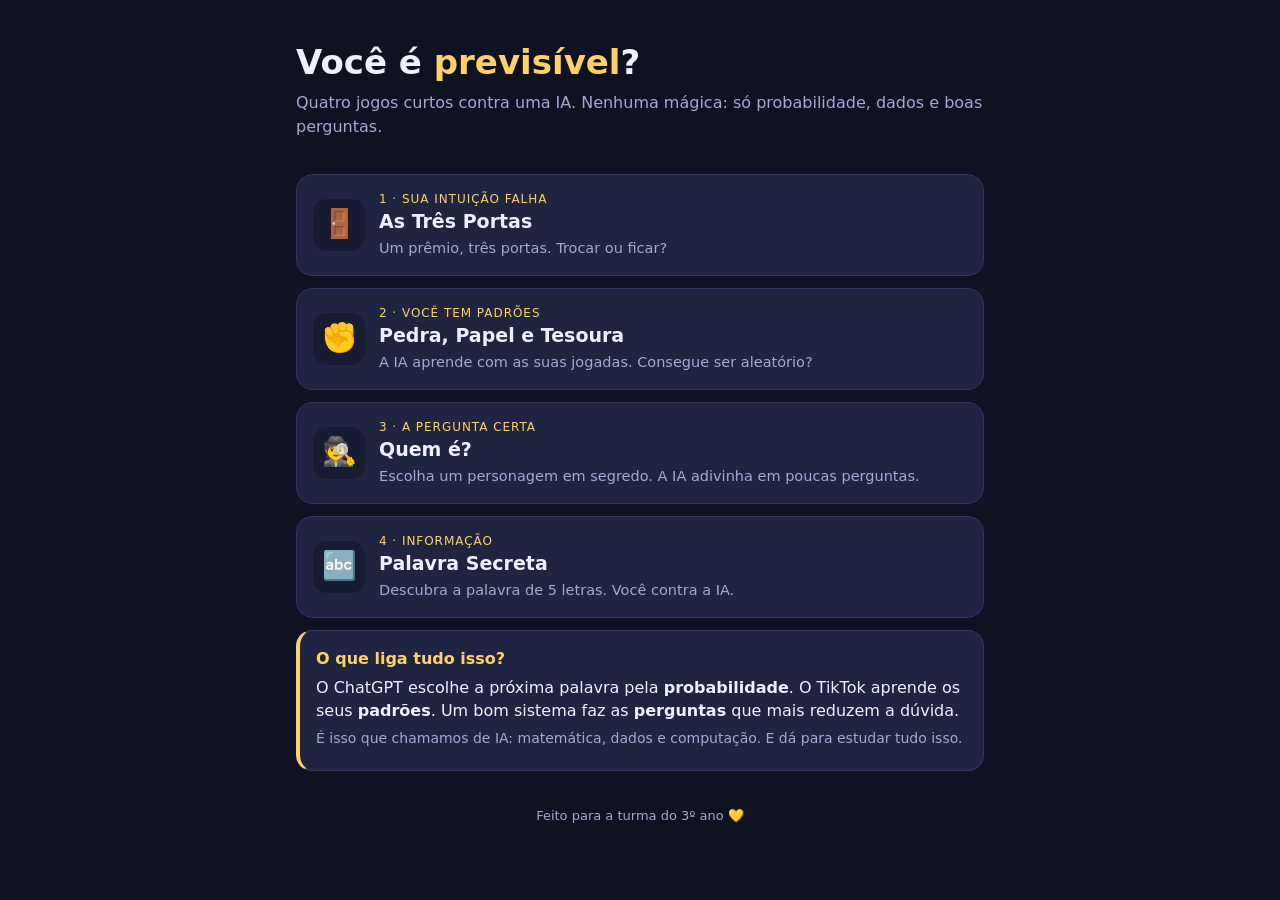
==== index.html @ fa695d05 "Site "Você é previsível?" com 4 jogos sobre IA e dados As Três Portas (Monty Hall), Pedra/Papel/Teso" ====
<!doctype html>
<html lang="pt-BR">
<head>
<meta charset="utf-8">
<meta name="viewport" content="width=device-width, initial-scale=1">
<title>Você é previsível?</title>
<link rel="stylesheet" href="style.css">
<style>
  .hero { padding: 28px 0 8px; }
  .hero h1 { font-size: 34px; line-height: 1.1; margin: 0 0 10px; }
  .hero h1 em { color: var(--accent); font-style: normal; }
  a.game { display: flex; gap: 14px; align-items: center; text-decoration: none; color: var(--text); }
  a.game:active { transform: scale(.98); }
  .num { flex: 0 0 52px; height: 52px; border-radius: 14px; display: grid; place-items: center; font-size: 28px; background: var(--bg2); }
  a.game h2 { margin: 0; font-size: 19px; }
  a.game p { margin: 2px 0 0; color: var(--muted); font-size: 14.5px; }
  .step { font-size: 12px; letter-spacing: .08em; text-transform: uppercase; color: var(--accent); }
  footer { color: var(--muted); font-size: 13px; padding: 24px 0; text-align: center; }
</style>
</head>
<body>
<div class="wrap">
  <section class="hero">
    <h1>Você é <em>previsível</em>?</h1>
    <p class="lead">Quatro jogos curtos contra uma IA. Nenhuma mágica: só probabilidade, dados e boas perguntas.</p>
  </section>

  <a class="card game" href="monty.html">
    <div class="num">🚪</div>
    <div><div class="step">1 · Sua intuição falha</div><h2>As Três Portas</h2><p>Um prêmio, três portas. Trocar ou ficar?</p></div>
  </a>
  <a class="card game" href="ppt.html">
    <div class="num">✊</div>
    <div><div class="step">2 · Você tem padrões</div><h2>Pedra, Papel e Tesoura</h2><p>A IA aprende com as suas jogadas. Consegue ser aleatório?</p></div>
  </a>
  <a class="card game" href="quem.html">
    <div class="num">🕵️</div>
    <div><div class="step">3 · A pergunta certa</div><h2>Quem é?</h2><p>Escolha um personagem em segredo. A IA adivinha em poucas perguntas.</p></div>
  </a>
  <a class="card game" href="termo.html">
    <div class="num">🔤</div>
    <div><div class="step">4 · Informação</div><h2>Palavra Secreta</h2><p>Descubra a palavra de 5 letras. Você contra a IA.</p></div>
  </a>

  <div class="card why">
    <h3>O que liga tudo isso?</h3>
    <p>O ChatGPT escolhe a próxima palavra pela <b>probabilidade</b>. O TikTok aprende os seus <b>padrões</b>. Um bom sistema faz as <b>perguntas</b> que mais reduzem a dúvida.</p>
    <p class="muted small">É isso que chamamos de IA: matemática, dados e computação. E dá para estudar tudo isso.</p>
  </div>
  <footer>Feito para a turma do 3º ano 💛</footer>
</div>
</body>
</html>
---- style.css ----
:root {
  --bg: #0f1222;
  --bg2: #181c33;
  --card: #1f2441;
  --line: #2f3660;
  --text: #eef0ff;
  --muted: #a3a9d1;
  --accent: #ffd166;
  --good: #06d6a0;
  --bad: #ef476f;
  --mid: #f4a259;
  --blue: #4cc9f0;
  --radius: 16px;
}
* { box-sizing: border-box; }
html, body { margin: 0; }
body {
  background: var(--bg);
  color: var(--text);
  font-family: system-ui, -apple-system, "Segoe UI", Roboto, sans-serif;
  line-height: 1.45;
  -webkit-tap-highlight-color: transparent;
}
a { color: var(--blue); }
.wrap { max-width: 720px; margin: 0 auto; padding: 16px; }
header.top {
  display: flex; align-items: center; gap: 12px;
  padding: 12px 16px; border-bottom: 1px solid var(--line);
  position: sticky; top: 0; background: rgba(15,18,34,.92); backdrop-filter: blur(6px); z-index: 5;
}
header.top a.back { text-decoration: none; color: var(--muted); font-size: 15px; }
header.top h1 { font-size: 18px; margin: 0; }
h2 { font-size: 22px; margin: 8px 0 4px; }
p.lead { color: var(--muted); margin: 4px 0 16px; }
.card {
  background: var(--card); border: 1px solid var(--line);
  border-radius: var(--radius); padding: 16px; margin: 12px 0;
}
.btn {
  appearance: none; border: 0; border-radius: 12px; cursor: pointer;
  background: var(--accent); color: #1b1b1b; font-weight: 700;
  font-size: 17px; padding: 14px 18px; min-height: 48px;
  transition: transform .08s ease, filter .15s;
}
.btn:active { transform: scale(.97); }
.btn.ghost { background: transparent; color: var(--text); border: 1px solid var(--line); }
.btn.blue { background: var(--blue); }
.btn.good { background: var(--good); }
.btn.bad { background: var(--bad); color: #fff; }
.btn:disabled { opacity: .4; cursor: default; }
.row { display: flex; gap: 10px; flex-wrap: wrap; }
.row > .btn { flex: 1 1 0; }
.muted { color: var(--muted); }
.small { font-size: 14px; }
.big { font-size: 28px; font-weight: 800; }
.center { text-align: center; }
.why { border-left: 4px solid var(--accent); }
.why h3 { margin: 0 0 6px; font-size: 16px; color: var(--accent); }
.why p { margin: 6px 0; }
.bar { height: 14px; background: var(--bg2); border-radius: 8px; overflow: hidden; }
.bar > span { display: block; height: 100%; width: 0; transition: width .4s ease; border-radius: 8px; }
.stat { display: grid; grid-template-columns: 90px 1fr 56px; gap: 10px; align-items: center; margin: 8px 0; font-size: 15px; }
.stat b { text-align: right; }
.hidden { display: none !important; }
.pill { display: inline-block; padding: 3px 10px; border-radius: 99px; background: var(--bg2); border: 1px solid var(--line); font-size: 13px; color: var(--muted); }
@keyframes pop { 0% { transform: scale(.6); opacity: 0 } 100% { transform: scale(1); opacity: 1 } }
.pop { animation: pop .25s ease-out; }
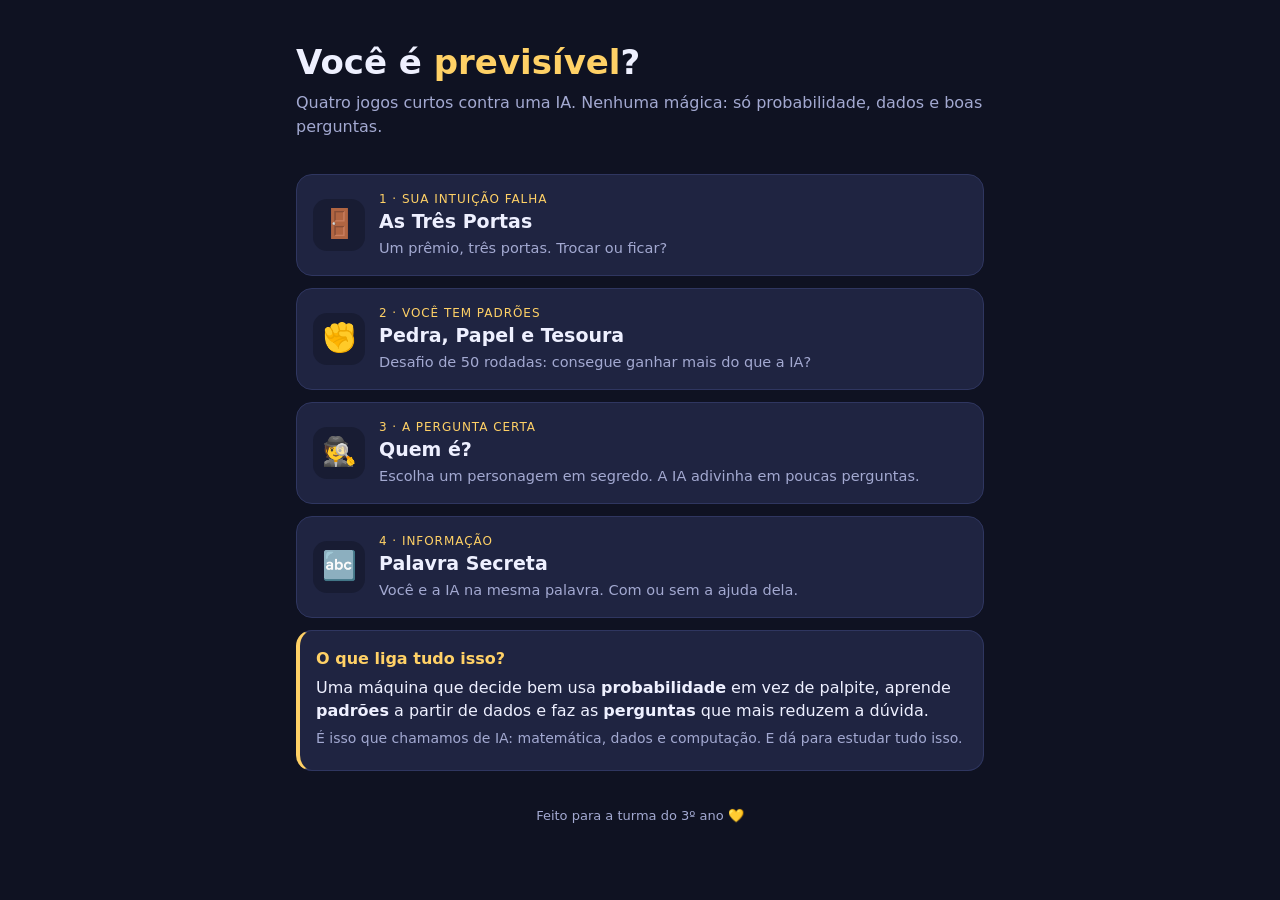
==== commit 15d17bc7: "Termo com a IA jogando do lado e desafio de 50 rodadas no PPT - Palavra Secreta: você e a IA na mesm" ====
--- a/index.html
+++ b/index.html
@@ -31,7 +31,7 @@
   </a>
   <a class="card game" href="ppt.html">
     <div class="num">✊</div>
-    <div><div class="step">2 · Você tem padrões</div><h2>Pedra, Papel e Tesoura</h2><p>A IA aprende com as suas jogadas. Consegue ser aleatório?</p></div>
+    <div><div class="step">2 · Você tem padrões</div><h2>Pedra, Papel e Tesoura</h2><p>Desafio de 50 rodadas: consegue ganhar mais do que a IA?</p></div>
   </a>
   <a class="card game" href="quem.html">
     <div class="num">🕵️</div>
@@ -39,12 +39,12 @@
   </a>
   <a class="card game" href="termo.html">
     <div class="num">🔤</div>
-    <div><div class="step">4 · Informação</div><h2>Palavra Secreta</h2><p>Descubra a palavra de 5 letras. Você contra a IA.</p></div>
+    <div><div class="step">4 · Informação</div><h2>Palavra Secreta</h2><p>Você e a IA na mesma palavra. Com ou sem a ajuda dela.</p></div>
   </a>
 
   <div class="card why">
     <h3>O que liga tudo isso?</h3>
-    <p>O ChatGPT escolhe a próxima palavra pela <b>probabilidade</b>. O TikTok aprende os seus <b>padrões</b>. Um bom sistema faz as <b>perguntas</b> que mais reduzem a dúvida.</p>
+    <p>Uma máquina que decide bem usa <b>probabilidade</b> em vez de palpite, aprende <b>padrões</b> a partir de dados e faz as <b>perguntas</b> que mais reduzem a dúvida.</p>
     <p class="muted small">É isso que chamamos de IA: matemática, dados e computação. E dá para estudar tudo isso.</p>
   </div>
   <footer>Feito para a turma do 3º ano 💛</footer>
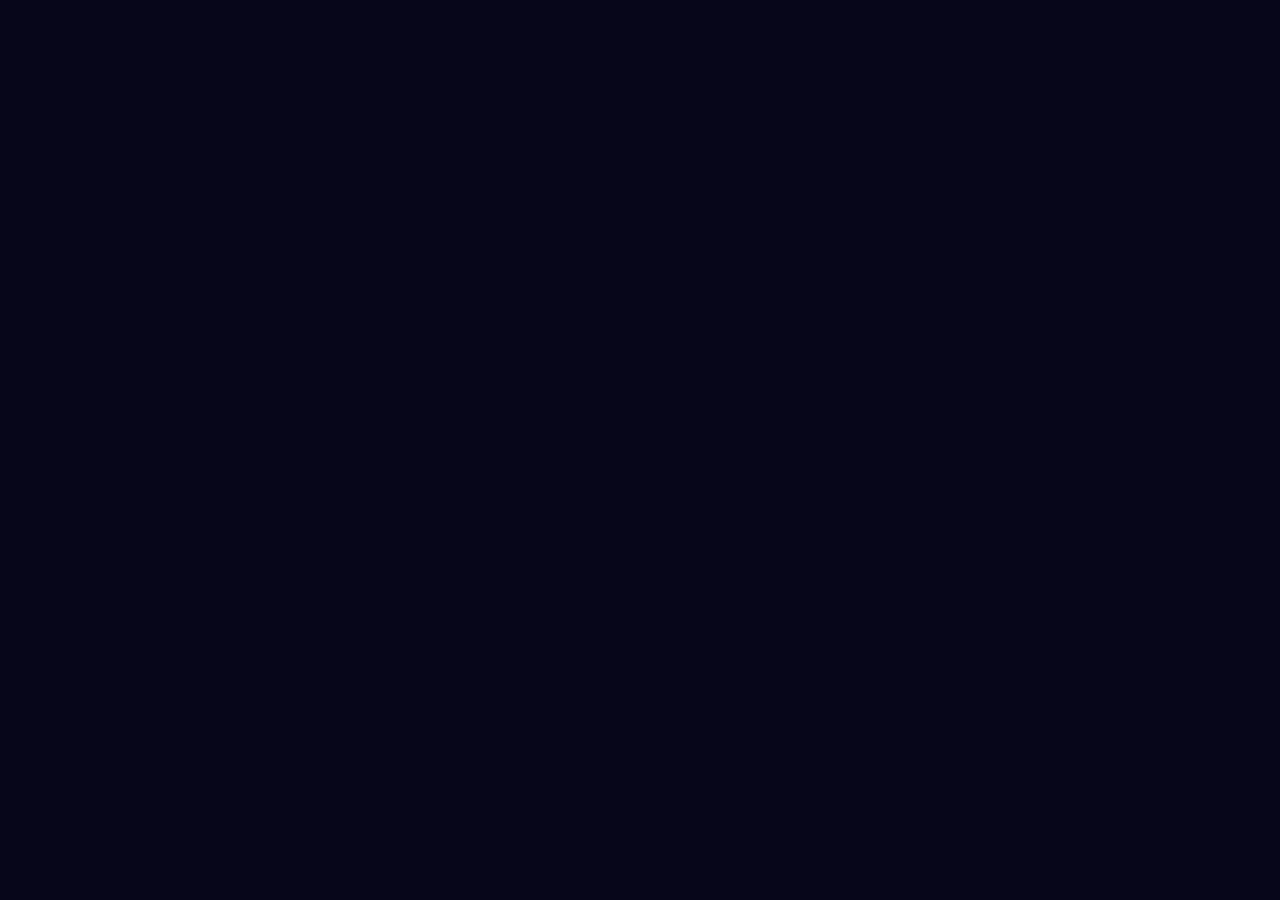
==== commit 3b5b9041: "Entrada 3D com Three.js: o oráculo e os 4 portais - Esfera de partículas que prevê para onde o ponte" ====
--- a/index.html
+++ b/index.html
@@ -2,52 +2,362 @@
 <html lang="pt-BR">
 <head>
 <meta charset="utf-8">
-<meta name="viewport" content="width=device-width, initial-scale=1">
+<meta name="viewport" content="width=device-width, initial-scale=1, maximum-scale=1">
 <title>Você é previsível?</title>
+<link rel="preconnect" href="https://fonts.googleapis.com">
+<link rel="preconnect" href="https://fonts.gstatic.com" crossorigin>
+<link href="https://fonts.googleapis.com/css2?family=Space+Grotesk:wght@500;700&display=swap" rel="stylesheet">
 <link rel="stylesheet" href="style.css">
 <style>
-  .hero { padding: 28px 0 8px; }
-  .hero h1 { font-size: 34px; line-height: 1.1; margin: 0 0 10px; }
-  .hero h1 em { color: var(--accent); font-style: normal; }
-  a.game { display: flex; gap: 14px; align-items: center; text-decoration: none; color: var(--text); }
-  a.game:active { transform: scale(.98); }
-  .num { flex: 0 0 52px; height: 52px; border-radius: 14px; display: grid; place-items: center; font-size: 28px; background: var(--bg2); }
-  a.game h2 { margin: 0; font-size: 19px; }
-  a.game p { margin: 2px 0 0; color: var(--muted); font-size: 14.5px; }
-  .step { font-size: 12px; letter-spacing: .08em; text-transform: uppercase; color: var(--accent); }
-  footer { color: var(--muted); font-size: 13px; padding: 24px 0; text-align: center; }
+  html, body { height: 100%; overflow: hidden; touch-action: none; }
+  body { background: #07061a; }
+  body::before { display: none; }
+  canvas#cena { position: fixed; inset: 0; width: 100%; height: 100%; display: block; }
+  .ui { position: fixed; inset: 0; pointer-events: none; }
+  .titulo { position: absolute; left: 0; right: 0; top: max(18px, env(safe-area-inset-top)); text-align: center; padding: 0 16px; }
+  .titulo h1 { font-family: "Space Grotesk", system-ui, sans-serif; font-size: clamp(34px, 7vw, 68px); line-height: 1; margin: 0;
+               letter-spacing: -.02em; text-shadow: 0 0 30px rgba(140, 100, 255, .5); }
+  .titulo h1 em { font-style: normal; background: linear-gradient(90deg, #ffcf5a, #ff7ab6, #7cdcff); -webkit-background-clip: text; background-clip: text; color: transparent; }
+  .titulo p { margin: 10px auto 0; color: #b9b4ea; font-size: clamp(14px, 2.2vw, 18px); max-width: 560px; }
+  .dica { position: absolute; left: 0; right: 0; bottom: max(70px, calc(env(safe-area-inset-bottom) + 60px)); text-align: center; color: #b9b4ea; font-size: 14px;
+          opacity: .85; animation: pisca 2.4s ease-in-out infinite; }
+  @keyframes pisca { 50% { opacity: .35 } }
+  a.rotulo { position: absolute; left: 0; top: 0; pointer-events: auto; text-decoration: none; color: #fff; text-align: center;
+             transform: translate(-50%, 0); white-space: nowrap; padding: 6px 12px 8px; border-radius: 14px;
+             background: rgba(16, 12, 48, .55); border: 1px solid rgba(160, 140, 255, .35); backdrop-filter: blur(6px);
+             transition: opacity .3s, border-color .2s, background .2s; will-change: transform; }
+  a.rotulo:hover, a.rotulo.on { border-color: #ffcf5a; background: rgba(40, 28, 90, .75); }
+  a.rotulo small { display: block; font-size: 10.5px; letter-spacing: .09em; text-transform: uppercase; color: #ffcf5a; }
+  a.rotulo b { font-family: "Space Grotesk", system-ui, sans-serif; font-size: 16px; }
+  .rodape { position: absolute; left: 0; right: 0; bottom: max(14px, env(safe-area-inset-bottom)); display: flex; justify-content: center; gap: 10px; pointer-events: auto; }
+  .rodape button, .rodape a { font: inherit; font-size: 13.5px; color: #cfcaf6; background: rgba(16, 12, 48, .6); border: 1px solid rgba(160, 140, 255, .3);
+                              border-radius: 99px; padding: 8px 14px; text-decoration: none; cursor: pointer; }
+  .sobre { position: absolute; left: 50%; bottom: 64px; transform: translateX(-50%); width: min(560px, calc(100% - 32px));
+           pointer-events: auto; background: rgba(16, 12, 48, .9); border: 1px solid rgba(160, 140, 255, .35); border-radius: 18px; padding: 16px 18px;
+           backdrop-filter: blur(10px); }
+  .sobre h3 { margin: 0 0 6px; color: #ffcf5a; font-size: 16px; }
+  .sobre p { margin: 6px 0; font-size: 15px; }
+  .veu { position: fixed; inset: 0; background: #07061a; opacity: 1; transition: opacity .8s ease; pointer-events: none; }
+  .veu.fora { opacity: 0; }
 </style>
 </head>
 <body>
-<div class="wrap">
-  <section class="hero">
+<canvas id="cena"></canvas>
+<div class="ui">
+  <div class="titulo">
     <h1>Você é <em>previsível</em>?</h1>
-    <p class="lead">Quatro jogos curtos contra uma IA. Nenhuma mágica: só probabilidade, dados e boas perguntas.</p>
-  </section>
-
-  <a class="card game" href="monty.html">
-    <div class="num">🚪</div>
-    <div><div class="step">1 · Sua intuição falha</div><h2>As Três Portas</h2><p>Um prêmio, três portas. Trocar ou ficar?</p></div>
-  </a>
-  <a class="card game" href="ppt.html">
-    <div class="num">✊</div>
-    <div><div class="step">2 · Você tem padrões</div><h2>Pedra, Papel e Tesoura</h2><p>Desafio de 50 rodadas: consegue ganhar mais do que a IA?</p></div>
-  </a>
-  <a class="card game" href="quem.html">
-    <div class="num">🕵️</div>
-    <div><div class="step">3 · A pergunta certa</div><h2>Quem é?</h2><p>Escolha um personagem em segredo. A IA adivinha em poucas perguntas.</p></div>
-  </a>
-  <a class="card game" href="termo.html">
-    <div class="num">🔤</div>
-    <div><div class="step">4 · Informação</div><h2>Palavra Secreta</h2><p>Você e a IA na mesma palavra. Com ou sem a ajuda dela.</p></div>
-  </a>
-
-  <div class="card why">
+    <p>A esfera no centro tenta adivinhar para onde o seu dedo vai. Escolha um portal e desafie a IA.</p>
+  </div>
+  <div id="rotulos"></div>
+  <div class="dica" id="dica">toque num portal ✦ arraste para girar</div>
+  <div class="sobre hidden" id="sobre">
     <h3>O que liga tudo isso?</h3>
     <p>Uma máquina que decide bem usa <b>probabilidade</b> em vez de palpite, aprende <b>padrões</b> a partir de dados e faz as <b>perguntas</b> que mais reduzem a dúvida.</p>
     <p class="muted small">É isso que chamamos de IA: matemática, dados e computação. E dá para estudar tudo isso.</p>
   </div>
-  <footer>Feito para a turma do 3º ano 💛</footer>
+  <div class="rodape">
+    <button id="btnSobre">💡 O que é isso?</button>
+    <a href="simples.html">Versão leve</a>
+  </div>
 </div>
+<div class="veu" id="veu"></div>
+
+<script>
+  // sem WebGL ou se o 3D não carregar: vai para a versão leve
+  (function () {
+    try { const c = document.createElement('canvas'); if (!(c.getContext('webgl2') || c.getContext('webgl'))) throw 0; }
+    catch (e) { location.replace('simples.html'); }
+    setTimeout(() => { if (!window.__hubOK) location.replace('simples.html'); }, 9000);
+  })();
+</script>
+<script type="importmap">{ "imports": { "three": "https://cdn.jsdelivr.net/npm/three@0.160.0/build/three.module.min.js" } }</script>
+<script type="module">
+import * as THREE from 'three';
+
+const PORTAIS = [
+  { href: 'monty.html', passo: '1 · intuição', nome: '🚪 As Três Portas', cor: 0xffcf5a },
+  { href: 'ppt.html',   passo: '2 · padrões',  nome: '✊ Pedra, Papel e Tesoura', cor: 0xff6fa8 },
+  { href: 'quem.html',  passo: '3 · perguntas', nome: '🕵️ Quem é?', cor: 0x7cdcff },
+  { href: 'termo.html', passo: '4 · informação', nome: '🔤 Palavra Secreta', cor: 0x3ee6a8 },
+];
+const fraco = matchMedia('(pointer: coarse)').matches || innerWidth < 700;
+
+const canvas = document.getElementById('cena');
+const renderer = new THREE.WebGLRenderer({ canvas, antialias: !fraco, powerPreference: 'high-performance' });
+renderer.setPixelRatio(Math.min(devicePixelRatio, fraco ? 1.5 : 2));
+const scene = new THREE.Scene();
+scene.fog = new THREE.FogExp2(0x07061a, 0.035);
+const camera = new THREE.PerspectiveCamera(45, 1, 0.1, 200);
+
+// ---------- textura de brilho ----------
+function glowTex(stops) {
+  const c = document.createElement('canvas'); c.width = c.height = 128;
+  const g = c.getContext('2d'), gr = g.createRadialGradient(64, 64, 0, 64, 64, 64);
+  stops.forEach(([p, col]) => gr.addColorStop(p, col));
+  g.fillStyle = gr; g.fillRect(0, 0, 128, 128);
+  return new THREE.CanvasTexture(c);
+}
+const GLOW = glowTex([[0, 'rgba(255,255,255,1)'], [.25, 'rgba(255,255,255,.5)'], [1, 'rgba(255,255,255,0)']]);
+
+// ---------- fundo: nebulosa + estrelas ----------
+{
+  const geo = new THREE.SphereGeometry(80, 32, 16);
+  const mat = new THREE.ShaderMaterial({
+    side: THREE.BackSide, depthWrite: false, fog: false,
+    uniforms: { t: { value: 0 } },
+    vertexShader: `varying vec3 vP; void main(){ vP = normalize(position); gl_Position = projectionMatrix * modelViewMatrix * vec4(position,1.); }`,
+    fragmentShader: `varying vec3 vP; uniform float t;
+      void main(){
+        float y = vP.y*.5+.5;
+        vec3 c = mix(vec3(.02,.02,.08), vec3(.10,.04,.22), smoothstep(.2,.9,y));
+        float n = sin(vP.x*3.+t*.05)*sin(vP.z*2.5-t*.04)*.5+.5;
+        c += vec3(.25,.08,.35)*pow(n,3.)*.35*smoothstep(.3,.7,y);
+        c += vec3(.03,.18,.28)*pow(1.-n,4.)*.25*(1.-y);
+        gl_FragColor = vec4(c,1.);
+      }`
+  });
+  scene.add(new THREE.Mesh(geo, mat));
+  scene.userData.ceu = mat;
+  const n = fraco ? 900 : 1800, pos = new Float32Array(n * 3);
+  for (let i = 0; i < n; i++) {
+    const r = 30 + Math.random() * 40, th = Math.random() * Math.PI * 2, ph = Math.acos(2 * Math.random() - 1);
+    pos.set([r * Math.sin(ph) * Math.cos(th), r * Math.cos(ph), r * Math.sin(ph) * Math.sin(th)], i * 3);
+  }
+  const g = new THREE.BufferGeometry(); g.setAttribute('position', new THREE.BufferAttribute(pos, 3));
+  scene.add(new THREE.Points(g, new THREE.PointsMaterial({ size: .35, map: GLOW, transparent: true, depthWrite: false, blending: THREE.AdditiveBlending, color: 0xcfd8ff, fog: false })));
+}
+
+// ---------- o oráculo: esfera de partículas ----------
+const R = 1.6;
+const oraculo = new THREE.Group(); scene.add(oraculo);
+const orbMat = new THREE.ShaderMaterial({
+  transparent: true, depthWrite: false, blending: THREE.AdditiveBlending,
+  uniforms: { t: { value: 0 }, olho: { value: new THREE.Vector3(0, 0, 1) }, px: { value: renderer.getPixelRatio() } },
+  vertexShader: `
+    uniform float t; uniform vec3 olho; uniform float px; attribute float sd; varying float vA; varying float vM;
+    void main(){
+      vec3 p = position;
+      float d = sin(p.x*3.1+t*1.1)*sin(p.y*2.7-t*.9)*sin(p.z*3.3+t*.7);
+      float foco = smoothstep(.75, 1., dot(normalize(p), olho));
+      p *= 1. + d*.12 + foco*.18 + sin(t*2.+sd*6.28)*.015;
+      vec4 mv = modelViewMatrix * vec4(p,1.);
+      gl_Position = projectionMatrix * mv;
+      gl_PointSize = (1.4 + foco*2.2 + sd*1.2) * px * (10. / -mv.z);
+      vA = .35 + .65*(d*.5+.5); vM = foco;
+    }`,
+  fragmentShader: `
+    varying float vA; varying float vM;
+    void main(){
+      float r = length(gl_PointCoord-.5); if (r>.5) discard;
+      vec3 c = mix(vec3(.45,.35,1.), vec3(1.,.45,.75), vA);
+      c = mix(c, vec3(1.,.85,.4), vM);
+      gl_FragColor = vec4(c, (1.-r*2.)*(.75+vM*.25));
+    }`
+});
+{
+  const n = fraco ? 2600 : 5200, pos = new Float32Array(n * 3), sd = new Float32Array(n);
+  const ga = Math.PI * (3 - Math.sqrt(5));
+  for (let i = 0; i < n; i++) {           // espiral de fibonacci = pontos bem distribuídos
+    const y = 1 - (i / (n - 1)) * 2, r = Math.sqrt(1 - y * y), th = ga * i;
+    pos.set([Math.cos(th) * r * R, y * R, Math.sin(th) * r * R], i * 3); sd[i] = Math.random();
+  }
+  const g = new THREE.BufferGeometry();
+  g.setAttribute('position', new THREE.BufferAttribute(pos, 3)); g.setAttribute('sd', new THREE.BufferAttribute(sd, 1));
+  oraculo.add(new THREE.Points(g, orbMat));
+}
+const halo = new THREE.Sprite(new THREE.SpriteMaterial({ map: GLOW, color: 0x6b4cff, transparent: true, opacity: .35, depthWrite: false, blending: THREE.AdditiveBlending }));
+halo.scale.setScalar(R * 5.5); oraculo.add(halo);
+const pupila = new THREE.Sprite(new THREE.SpriteMaterial({ map: GLOW, color: 0xffd27a, transparent: true, depthWrite: false, blending: THREE.AdditiveBlending }));
+pupila.scale.setScalar(1.1); oraculo.add(pupila);
+const anel = new THREE.Mesh(new THREE.TorusGeometry(R * 1.55, .012, 8, 160), new THREE.MeshBasicMaterial({ color: 0x8f7bff, transparent: true, opacity: .45 }));
+anel.rotation.x = Math.PI / 2.25; oraculo.add(anel);
+
+// ---------- portais ----------
+scene.add(new THREE.AmbientLight(0x6a5acd, .9));
+const sol = new THREE.DirectionalLight(0xffe0c0, 1.6); sol.position.set(4, 8, 6); scene.add(sol);
+const luzOrb = new THREE.PointLight(0xa58bff, 18, 14, 1.6); scene.add(luzOrb);
+
+const roda = new THREE.Group(); scene.add(roda);
+const ilhas = [];
+const plano = (c, e = .25) => new THREE.MeshStandardMaterial({ color: c, roughness: .55, metalness: .1, flatShading: true, emissive: c, emissiveIntensity: e });
+
+function letraTex(L, bg, fg) {
+  const c = document.createElement('canvas'); c.width = c.height = 128; const g = c.getContext('2d');
+  g.fillStyle = bg; g.fillRect(0, 0, 128, 128);
+  g.fillStyle = fg; g.font = 'bold 84px "Space Grotesk", system-ui, sans-serif'; g.textAlign = 'center'; g.textBaseline = 'middle'; g.fillText(L, 64, 70);
+  const t = new THREE.CanvasTexture(c); t.colorSpace = THREE.SRGBColorSpace; return t;
+}
+function emblema(i, cor) {
+  const g = new THREE.Group();
+  if (i === 0) {           // três portas, uma brilhando
+    [-0.62, 0, 0.62].forEach((x, k) => {
+      const porta = new THREE.Mesh(new THREE.BoxGeometry(.46, .82, .08), plano(k === 1 ? 0xffcf5a : 0x9a6a44, k === 1 ? .9 : .15));
+      porta.position.set(x, .45, 0); g.add(porta);
+      const mac = new THREE.Mesh(new THREE.SphereGeometry(.03, 8, 8), plano(0xffe9a8, 1)); mac.position.set(x + .14, .42, .05); g.add(mac);
+    });
+    g.userData.anima = (t) => { g.children[2].material.emissiveIntensity = .6 + Math.sin(t * 3) * .4; };
+  } else if (i === 1) {    // pedra, papel e tesoura girando
+    const pedra = new THREE.Mesh(new THREE.DodecahedronGeometry(.26, 0), plano(0xb7a3c9, .2));
+    const papel = new THREE.Mesh(new THREE.BoxGeometry(.48, .62, .02), plano(0xf3f0ff, .35));
+    const tes = new THREE.Group();
+    [.5, -.5].forEach(a => { const l = new THREE.Mesh(new THREE.BoxGeometry(.07, .62, .04), plano(0xff6fa8, .6)); l.rotation.z = a; tes.add(l); });
+    const itens = [pedra, papel, tes]; itens.forEach(o => g.add(o));
+    g.userData.anima = (t) => itens.forEach((o, k) => {
+      const a = t * .9 + k * 2.094; o.position.set(Math.cos(a) * .5, .55 + Math.sin(a * 2) * .06, Math.sin(a) * .5); o.rotation.y = t * 1.5 + k;
+    });
+  } else if (i === 2) {    // 16 pessoas: metade some (perguntas cortam pela metade)
+    const cabecas = [];
+    for (let k = 0; k < 16; k++) {
+      const m = new THREE.Mesh(new THREE.SphereGeometry(.09, 12, 10), plano(0x7cdcff, .5));
+      m.position.set(((k % 4) - 1.5) * .27, .2 + Math.floor(k / 4) * .27, 0); g.add(m); cabecas.push(m);
+    }
+    g.userData.anima = (t) => {
+      const fase = Math.floor(t / 1.6) % 5, vivos = 16 >> fase;     // 16 → 8 → 4 → 2 → 1
+      cabecas.forEach((m, k) => { const on = k < vivos; m.scale.setScalar(THREE.MathUtils.lerp(m.scale.x, on ? 1 : .35, .08)); m.material.emissiveIntensity = on ? .8 : .05; });
+    };
+  } else {                 // peças de letra com as cores do jogo
+    const L = 'TARSO', C = ['#3a3f5c', '#ffa94d', '#ffa94d', '#3a3f5c', '#3ee6a8'], F = ['#cfd3ee', '#2b1a05', '#2b1a05', '#cfd3ee', '#0b2a20'];
+    for (let k = 0; k < 5; k++) {
+      const tex = letraTex(L[k], C[k], F[k]);
+      const m = new THREE.Mesh(new THREE.BoxGeometry(.3, .3, .08), [plano(0x2a2550, .1), plano(0x2a2550, .1), plano(0x2a2550, .1), plano(0x2a2550, .1),
+        new THREE.MeshStandardMaterial({ map: tex, emissive: 0xffffff, emissiveMap: tex, emissiveIntensity: .55, roughness: .6 }), plano(0x2a2550, .1)]);
+      m.position.set((k - 2) * .34, .5, 0); g.add(m);
+    }
+    g.userData.anima = (t) => g.children.forEach((m, k) => { m.position.y = .5 + Math.sin(t * 2 + k * .7) * .07; m.rotation.x = Math.sin(t * 1.3 + k) * .25; });
+  }
+  return g;
+}
+PORTAIS.forEach((p, i) => {
+  const ilha = new THREE.Group();
+  const ang = i * Math.PI / 2 + Math.PI / 4;
+  const rocha = new THREE.Mesh(new THREE.ConeGeometry(.95, 1.25, 7, 1), plano(0x2c2160, .12));
+  rocha.rotation.x = Math.PI; rocha.position.y = -.62; ilha.add(rocha);
+  const topo = new THREE.Mesh(new THREE.CylinderGeometry(.98, .95, .14, 7), plano(0x4b3a9a, .2)); ilha.add(topo);
+  const aro = new THREE.Mesh(new THREE.TorusGeometry(1.05, .025, 8, 64), new THREE.MeshBasicMaterial({ color: p.cor, transparent: true, opacity: .8 }));
+  aro.rotation.x = Math.PI / 2; aro.position.y = .08; ilha.add(aro);
+  const brilho = new THREE.Sprite(new THREE.SpriteMaterial({ map: GLOW, color: p.cor, transparent: true, opacity: .35, depthWrite: false, blending: THREE.AdditiveBlending }));
+  brilho.scale.set(3.2, 2.2, 1); brilho.position.y = .5; ilha.add(brilho);
+  const em = emblema(i, p.cor); em.position.y = .08; ilha.add(em);
+  const alvo = new THREE.Mesh(new THREE.SphereGeometry(1.25, 8, 8), new THREE.MeshBasicMaterial({ visible: false }));
+  alvo.position.y = .3; alvo.userData.i = i; ilha.add(alvo);
+  roda.add(ilha);
+  // rótulo HTML (é um link de verdade, funciona mesmo sem acertar o 3D)
+  const a = document.createElement('a'); a.className = 'rotulo'; a.href = p.href;
+  a.innerHTML = `<small>${p.passo}</small><b>${p.nome}</b>`;
+  a.addEventListener('click', e => { e.preventDefault(); entrar(i); });
+  a.addEventListener('pointerenter', () => hover = i); a.addEventListener('pointerleave', () => hover = -1);
+  document.getElementById('rotulos').appendChild(a);
+  ilhas.push({ ilha, em, aro, brilho, alvo, a, fase: Math.random() * 6, ang });
+});
+
+// ---------- câmera e tamanho ----------
+let camDist = 12, camAlt = 3.2, retrato = false;
+function resize() {
+  const w = innerWidth, h = innerHeight, asp = w / h;
+  renderer.setSize(w, h, false); camera.aspect = asp;
+  retrato = asp < 0.9;
+  // retrato: as ilhas viram uma roda-gigante em volta do oráculo; afasta só o necessário para caber na largura
+  camDist = retrato ? 3.2 / (Math.tan(THREE.MathUtils.degToRad(camera.fov / 2)) * asp) : 11.5;
+  camAlt = retrato ? 0.8 : 3.2;
+  camera.updateProjectionMatrix();
+}
+addEventListener('resize', resize); resize();
+camera.position.set(0, camAlt, camDist);
+
+// ---------- interação ----------
+const ray = new THREE.Raycaster(), ndc = new THREE.Vector2();
+let rot = 0, vel = 0, arrastando = false, x0 = 0, xIni = 0, hover = -1, saindo = false, mexeu = false;
+const ptr = new THREE.Vector2(0, 0), ptrPrev = new THREE.Vector2(0, 0), ptrVel = new THREE.Vector2(), previsto = new THREE.Vector2();
+function setNdc(e) { ndc.set(e.clientX / innerWidth * 2 - 1, -(e.clientY / innerHeight) * 2 + 1); }
+function pick() {
+  ray.setFromCamera(ndc, camera);
+  const hit = ray.intersectObjects(ilhas.map(o => o.alvo))[0];
+  return hit ? hit.object.userData.i : -1;
+}
+canvas.addEventListener('pointerdown', e => { arrastando = true; x0 = xIni = e.clientX; vel = 0; canvas.setPointerCapture(e.pointerId); setNdc(e); ptr.copy(ndc); });
+canvas.addEventListener('pointermove', e => {
+  setNdc(e); ptr.copy(ndc); mexeu = true;
+  if (arrastando) { const dx = e.clientX - x0; x0 = e.clientX; vel = dx * .006; rot += vel; }
+  else { hover = pick(); canvas.style.cursor = hover >= 0 ? 'pointer' : 'grab'; }
+});
+canvas.addEventListener('pointerup', e => {
+  arrastando = false; setNdc(e);
+  if (Math.abs(e.clientX - xIni) < 8) { const i = pick(); if (i >= 0) entrar(i); }
+});
+document.getElementById('btnSobre').onclick = () => document.getElementById('sobre').classList.toggle('hidden');
+
+let voo = null;
+function entrar(i) {
+  if (saindo) return; saindo = true;
+  const w = new THREE.Vector3(); ilhas[i].ilha.getWorldPosition(w);
+  voo = { de: camera.position.clone(), para: retrato ? w.clone().add(new THREE.Vector3(0, .5, 3.6)) : w.clone().add(new THREE.Vector3(0, .9, 0)).add(w.clone().normalize().multiplyScalar(2.2)), olhar: w.clone().add(new THREE.Vector3(0, .5, 0)), t0: performance.now() };
+  document.getElementById('veu').classList.remove('fora');
+  setTimeout(() => location.href = PORTAIS[i].href, 850);
+}
+// voltar pelo botão "voltar" do celular não deve deixar a tela preta
+addEventListener('pageshow', () => { saindo = false; voo = null; camera.position.set(0, camAlt, camDist); document.getElementById('veu').classList.add('fora'); });
+
+// ---------- loop ----------
+const relogio = new THREE.Clock(), v3 = new THREE.Vector3(), tmp = new THREE.Vector3();
+const olho = new THREE.Vector3(0, 0, 1);
+function frame() {
+  const dt = Math.min(relogio.getDelta(), .05), t = relogio.elapsedTime;
+  if (!arrastando) { vel *= .94; rot += vel + dt * .07; }
+
+  // o oráculo "prevê" para onde o ponteiro vai: posição + velocidade
+  ptrVel.lerp(tmp.set((ptr.x - ptrPrev.x) / Math.max(dt, .001), (ptr.y - ptrPrev.y) / Math.max(dt, .001), 0), .15);
+  ptrPrev.copy(ptr);
+  if (!mexeu) ptr.set(Math.sin(t * .6) * .5, Math.cos(t * .45) * .25);    // sem ninguém mexendo: passeia sozinho
+  previsto.set(THREE.MathUtils.clamp(ptr.x + ptrVel.x * .35, -1.2, 1.2), THREE.MathUtils.clamp(ptr.y + ptrVel.y * .35, -1.2, 1.2));
+  v3.set(previsto.x, previsto.y, .5).unproject(camera).sub(camera.position).normalize();
+  const alvoOlho = camera.position.clone().add(v3.multiplyScalar(camera.position.length() * .75)).sub(oraculo.position).normalize();
+  olho.lerp(alvoOlho, .12).normalize();
+  orbMat.uniforms.olho.value.copy(olho);
+  pupila.position.copy(olho).multiplyScalar(R * 1.12);
+  pupila.scale.setScalar(1.0 + Math.sin(t * 4) * .1);
+  orbMat.uniforms.t.value = t; scene.userData.ceu.uniforms.t.value = t;
+  oraculo.position.y = .3 + Math.sin(t * .8) * .12;
+  anel.rotation.z = t * .2;
+  luzOrb.position.copy(oraculo.position);
+
+  ilhas.forEach((o, i) => {
+    const a = o.ang + rot, bob = Math.sin(t * .9 + o.fase) * .18;
+    if (retrato) o.ilha.position.set(Math.cos(a) * 2.45, Math.sin(a) * 3.7 + bob + .2, 0);
+    else o.ilha.position.set(Math.cos(a) * 4.4, bob - .2, Math.sin(a) * 4.4);
+
+    o.em.userData.anima(t);
+    const quente = hover === i;
+    o.ilha.scale.setScalar(THREE.MathUtils.lerp(o.ilha.scale.x, quente ? 1.12 : 1, .12));
+    o.brilho.material.opacity = THREE.MathUtils.lerp(o.brilho.material.opacity, quente ? .7 : .32, .1);
+    o.aro.rotation.z = t * (quente ? 1.2 : .3);
+    // rótulo segue a ilha na tela
+    o.ilha.getWorldPosition(tmp); tmp.y -= 1.0;
+    const atras = tmp.clone().sub(camera.position).dot(camera.getWorldDirection(v3)) < 0;
+    tmp.project(camera);
+    const z = o.ilha.getWorldPosition(new THREE.Vector3()).z;
+    const meia = (o.a.offsetWidth || 160) / 2 + 8;
+    const lx = THREE.MathUtils.clamp((tmp.x * .5 + .5) * innerWidth, meia, innerWidth - meia);
+    o.a.style.transform = `translate(${lx}px, ${(-tmp.y * .5 + .5) * innerHeight}px) translate(-50%, 0) scale(${z > -0.01 ? 1 : .86})`;
+    o.a.style.opacity = atras ? 0 : (z > -1 ? 1 : .55);
+    o.a.style.zIndex = z > -0.01 ? 2 : 1;
+    o.a.classList.toggle('on', quente);
+  });
+
+  if (voo) {
+    const k = Math.min((performance.now() - voo.t0) / 850, 1), e = k < .5 ? 4 * k * k * k : 1 - Math.pow(-2 * k + 2, 3) / 2;
+    camera.position.lerpVectors(voo.de, voo.para, e); camera.lookAt(voo.olhar);
+  } else {
+    camera.position.x = THREE.MathUtils.lerp(camera.position.x, ptr.x * .6, .03);
+    camera.position.y = THREE.MathUtils.lerp(camera.position.y, camAlt + ptr.y * .3, .03);
+    camera.position.z = THREE.MathUtils.lerp(camera.position.z, camDist, .05);
+    camera.lookAt(0, retrato ? .2 : .1, 0);
+  }
+  renderer.render(scene, camera);
+  if (!window.__hubOK) { window.__hubOK = true; document.getElementById('veu').classList.add('fora'); }
+  requestAnimationFrame(frame);
+}
+requestAnimationFrame(frame);
+setTimeout(() => document.getElementById('dica').style.display = 'none', 12000);
+</script>
 </body>
 </html>
--- a/style.css
+++ b/style.css
@@ -1,21 +1,27 @@
+@import url("https://fonts.googleapis.com/css2?family=Space+Grotesk:wght@500;700&display=swap");
 :root {
-  --bg: #0f1222;
-  --bg2: #181c33;
-  --card: #1f2441;
-  --line: #2f3660;
-  --text: #eef0ff;
-  --muted: #a3a9d1;
-  --accent: #ffd166;
-  --good: #06d6a0;
-  --bad: #ef476f;
-  --mid: #f4a259;
-  --blue: #4cc9f0;
-  --radius: 16px;
+  --bg: #08071c;
+  --bg2: #151238;
+  --card: rgba(26, 22, 66, .78);
+  --line: #362f74;
+  --text: #f1efff;
+  --muted: #b3aee6;
+  --accent: #ffcf5a;
+  --good: #3ee6a8;
+  --bad: #ff5c8a;
+  --mid: #ffa94d;
+  --blue: #7cdcff;
+  --radius: 18px;
 }
 * { box-sizing: border-box; }
 html, body { margin: 0; }
 body {
-  background: var(--bg);
+  background:
+    radial-gradient(1100px 600px at 85% -10%, rgba(120, 70, 220, .28), transparent 70%),
+    radial-gradient(900px 500px at -10% 110%, rgba(20, 120, 170, .22), transparent 70%),
+    var(--bg);
+  background-attachment: fixed;
+  min-height: 100vh;
   color: var(--text);
   font-family: system-ui, -apple-system, "Segoe UI", Roboto, sans-serif;
   line-height: 1.45;
@@ -23,10 +29,25 @@
 }
 a { color: var(--blue); }
 .wrap { max-width: 720px; margin: 0 auto; padding: 16px; }
+/* céu estrelado leve, só CSS */
+body::before {
+  content: ""; position: fixed; inset: -50%; z-index: -1; pointer-events: none; opacity: .55;
+  background-image:
+    radial-gradient(1.2px 1.2px at 20px 30px, #fff, transparent),
+    radial-gradient(1px 1px at 120px 80px, #cfd8ff, transparent),
+    radial-gradient(1.4px 1.4px at 200px 160px, #fff, transparent),
+    radial-gradient(1px 1px at 60px 210px, #ffd9f0, transparent),
+    radial-gradient(1px 1px at 260px 40px, #cfd8ff, transparent);
+  background-size: 300px 260px;
+  animation: deriva 120s linear infinite;
+}
+@keyframes deriva { to { transform: translate(300px, 260px); } }
+@media (prefers-reduced-motion: reduce) { body::before { animation: none; } }
+h1, h2, h3, .big { font-family: "Space Grotesk", system-ui, sans-serif; letter-spacing: -.01em; }
 header.top {
   display: flex; align-items: center; gap: 12px;
   padding: 12px 16px; border-bottom: 1px solid var(--line);
-  position: sticky; top: 0; background: rgba(15,18,34,.92); backdrop-filter: blur(6px); z-index: 5;
+  position: sticky; top: 0; background: rgba(8,7,28,.78); backdrop-filter: blur(10px); z-index: 5;
 }
 header.top a.back { text-decoration: none; color: var(--muted); font-size: 15px; }
 header.top h1 { font-size: 18px; margin: 0; }
@@ -35,16 +56,18 @@
 .card {
   background: var(--card); border: 1px solid var(--line);
   border-radius: var(--radius); padding: 16px; margin: 12px 0;
+  backdrop-filter: blur(8px); box-shadow: 0 10px 40px rgba(0, 0, 0, .25);
 }
 .btn {
   appearance: none; border: 0; border-radius: 12px; cursor: pointer;
-  background: var(--accent); color: #1b1b1b; font-weight: 700;
+  background: linear-gradient(180deg, #ffd978, #ffc23d); color: #1b1404; font-weight: 700;
+  box-shadow: 0 6px 20px rgba(255, 200, 80, .18);
   font-size: 17px; padding: 14px 18px; min-height: 48px;
   transition: transform .08s ease, filter .15s;
 }
 .btn:active { transform: scale(.97); }
-.btn.ghost { background: transparent; color: var(--text); border: 1px solid var(--line); }
-.btn.blue { background: var(--blue); }
+.btn.ghost { background: rgba(255,255,255,.03); color: var(--text); border: 1px solid var(--line); box-shadow: none; }
+.btn.blue { background: var(--blue); color: #0b1a24; }
 .btn.good { background: var(--good); }
 .btn.bad { background: var(--bad); color: #fff; }
 .btn:disabled { opacity: .4; cursor: default; }
